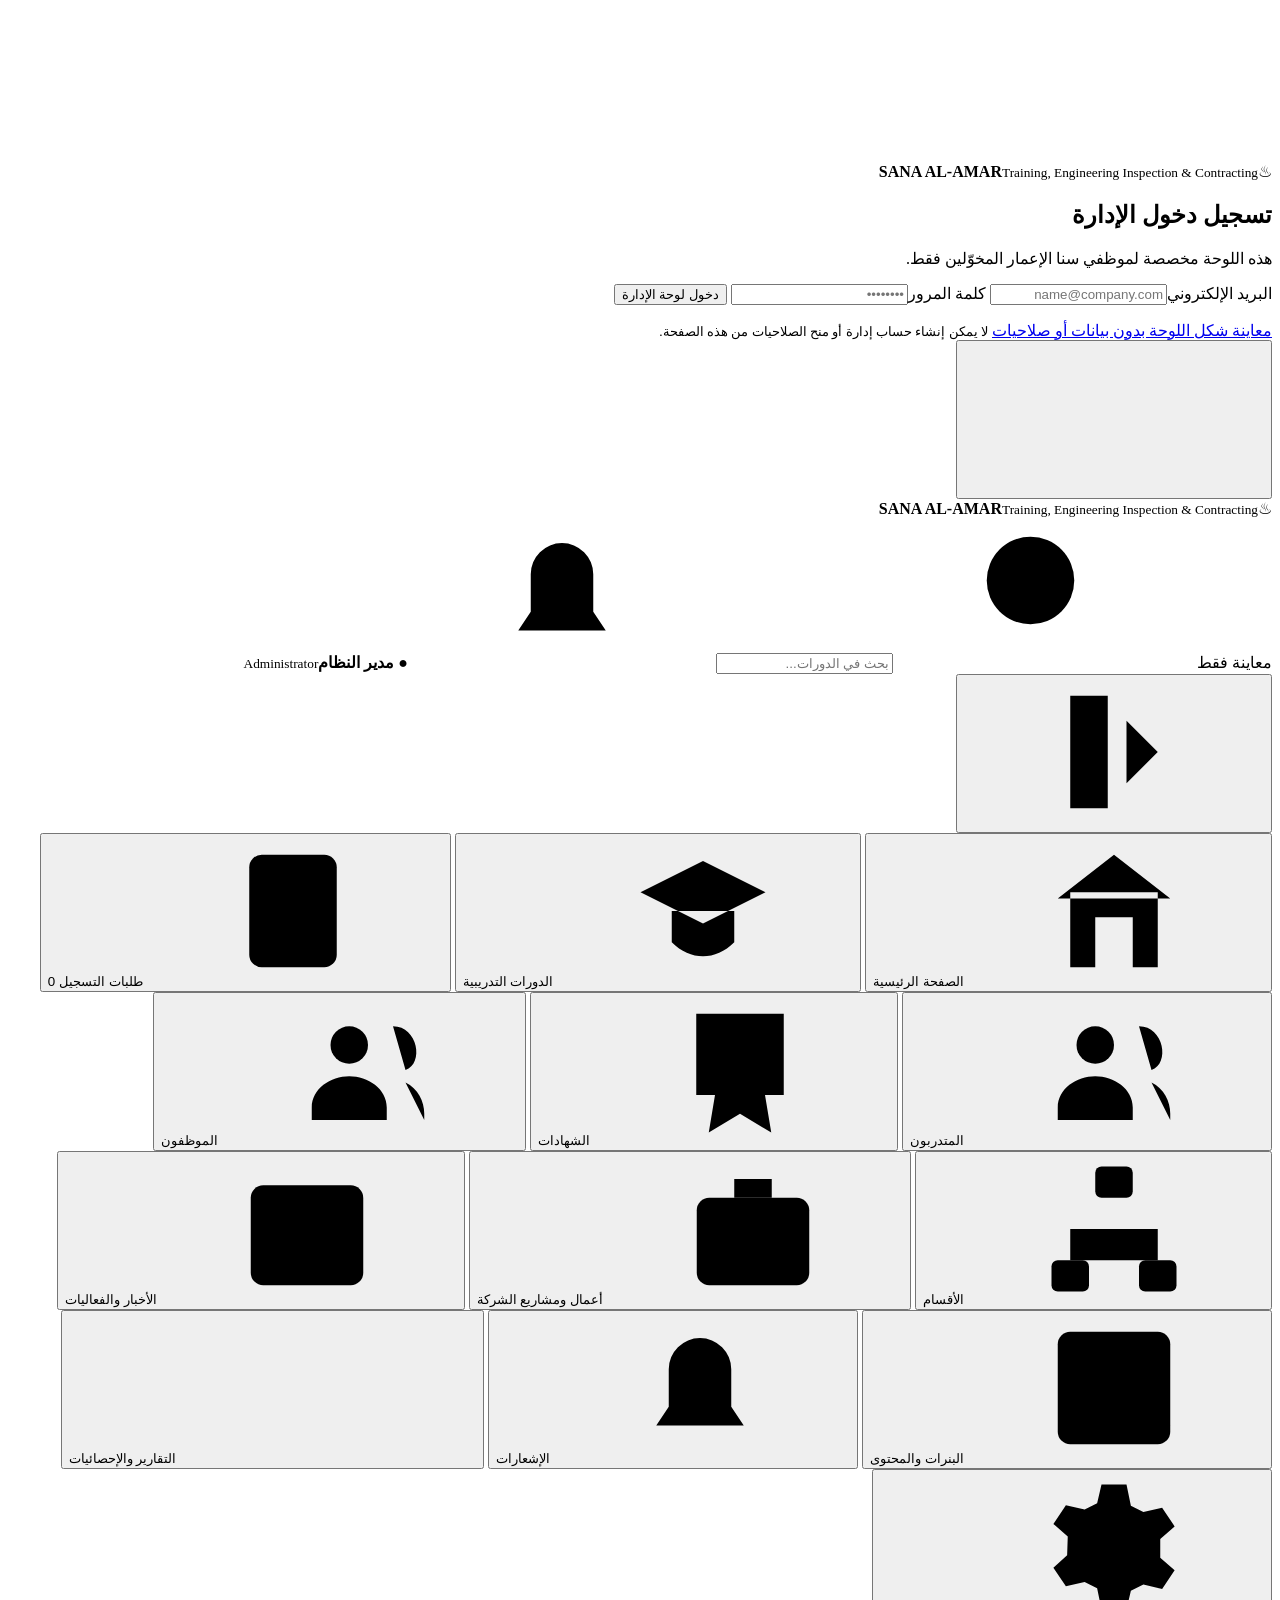
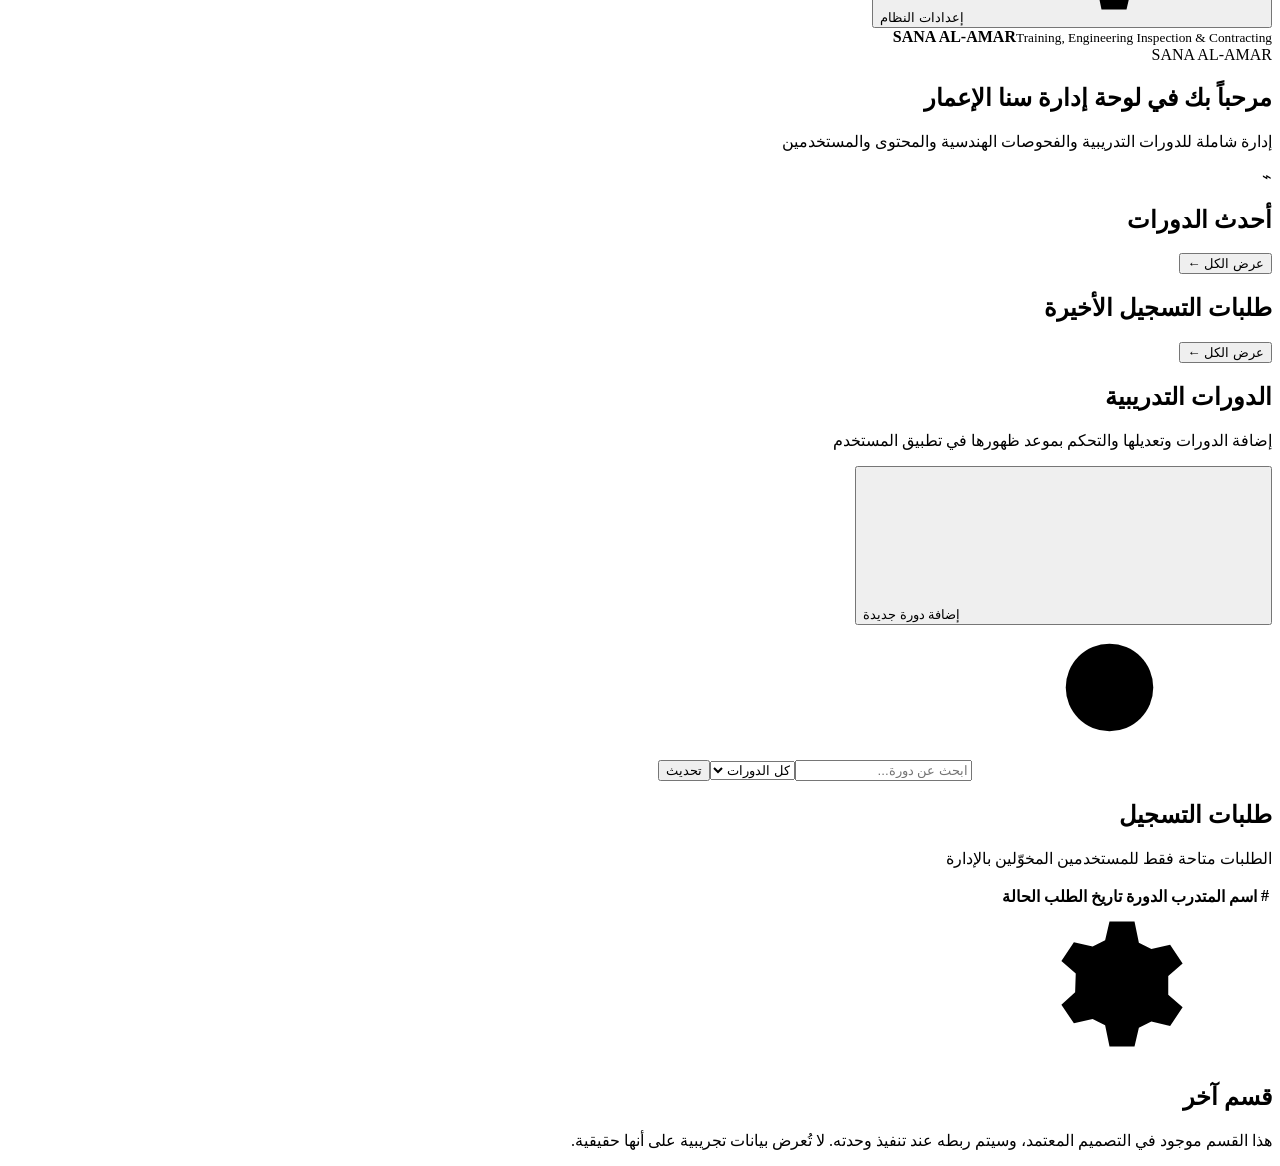
==== admin/index.html @ fa998f6d "Create RTL SANA AL-AMAR admin dashboard shell" ====
<!doctype html>
<html lang="ar" dir="rtl">
<head>
  <meta charset="utf-8">
  <meta name="viewport" content="width=device-width,initial-scale=1,viewport-fit=cover">
  <meta name="theme-color" content="#082b4a">
  <meta name="description" content="لوحة إدارة سنا الإعمار للدورات والتسجيلات.">
  <title>SANA AL-AMAR | لوحة الإدارة</title>
  <link rel="stylesheet" href="./style.css">
</head>
<body>
  <svg xmlns="http://www.w3.org/2000/svg" class="icon-sprite" aria-hidden="true">
    <symbol id="i-home" viewBox="0 0 24 24"><path d="m3 10 9-7 9 7M5 9v12h14V9M9 21v-8h6v8"/></symbol>
    <symbol id="i-book" viewBox="0 0 24 24"><path d="M3 5c3-1 6-1 9 1 3-2 6-2 9-1v14c-3-1-6-1-9 1-3-2-6-2-9-1V5ZM12 6v14"/></symbol>
    <symbol id="i-graduation" viewBox="0 0 24 24"><path d="m2 9 10-5 10 5-10 5L2 9Zm5 3v5c3 3 7 3 10 0v-5M21 10v7"/></symbol>
    <symbol id="i-requests" viewBox="0 0 24 24"><rect x="5" y="3" width="14" height="18" rx="2"/><path d="M8 8h8M8 12h8M8 16h4"/></symbol>
    <symbol id="i-people" viewBox="0 0 24 24"><circle cx="9" cy="8" r="3"/><path d="M3 20v-2c0-3 3-5 6-5s6 2 6 5v2M16 5c4 0 5 6 2 7M18 14c2 1 3 3 3 5v1"/></symbol>
    <symbol id="i-award" viewBox="0 0 24 24"><path d="M5 3h14v13H5zM8 8h8M8 12h6M8 16l-1 6 5-3 5 3-1-6"/></symbol>
    <symbol id="i-briefcase" viewBox="0 0 24 24"><rect x="3" y="7" width="18" height="14" rx="2"/><path d="M9 7V4h6v3M3 13h18"/></symbol>
    <symbol id="i-org" viewBox="0 0 24 24"><rect x="9" y="2" width="6" height="5" rx="1"/><rect x="2" y="17" width="6" height="5" rx="1"/><rect x="16" y="17" width="6" height="5" rx="1"/><path d="M12 7v5M5 17v-5h14v5"/></symbol>
    <symbol id="i-calendar" viewBox="0 0 24 24"><rect x="3" y="5" width="18" height="16" rx="2"/><path d="M7 2v6M17 2v6M3 10h18M8 14h2M13 14h2"/></symbol>
    <symbol id="i-photo" viewBox="0 0 24 24"><rect x="3" y="3" width="18" height="18" rx="2"/><circle cx="8" cy="8" r="2"/><path d="m4 19 6-6 4 4 3-3 4 4"/></symbol>
    <symbol id="i-bell" viewBox="0 0 24 24"><path d="M5 18h14l-2-3V9a5 5 0 0 0-10 0v6l-2 3ZM10 21h4"/></symbol>
    <symbol id="i-chart" viewBox="0 0 24 24"><path d="M4 21h17M7 18V9M12 18V3M17 18v-7"/></symbol>
    <symbol id="i-gear" viewBox="0 0 24 24"><circle cx="12" cy="12" r="3"/><path d="m10 2-.7 3-2 1-3-.7-2 3 2.3 2-.1 3-2.2 2 2 3 3-.7 2 1L10 22h4l.7-3 2-1 3 .7 2-3-2.3-2v-3l2.3-2-2-3-3 .7-2-1L14 2Z"/></symbol>
    <symbol id="i-search" viewBox="0 0 24 24"><circle cx="10" cy="10" r="7"/><path d="m15 15 6 6"/></symbol>
    <symbol id="i-edit" viewBox="0 0 24 24"><path d="m4 17-1 4 4-1 13-13-3-3L4 17ZM15 6l3 3"/></symbol>
    <symbol id="i-eye" viewBox="0 0 24 24"><path d="M2 12s4-7 10-7 10 7 10 7-4 7-10 7S2 12 2 12Z"/><circle cx="12" cy="12" r="3"/></symbol>
    <symbol id="i-plus" viewBox="0 0 24 24"><path d="M12 4v16M4 12h16"/></symbol>
    <symbol id="i-close" viewBox="0 0 24 24"><path d="M5 5l14 14M19 5 5 19"/></symbol>
    <symbol id="i-logout" viewBox="0 0 24 24"><path d="M11 3H5v18h6M14 7l5 5-5 5M19 12H9"/></symbol>
    <symbol id="i-menu" viewBox="0 0 24 24"><path d="M3 6h18M3 12h18M3 18h18"/></symbol>
  </svg>

  <section id="authGate" class="auth-page">
    <div class="auth-card">
      <div class="brand brand-large"><span class="flame-mark">♨</span><span><strong>SANA AL-AMAR</strong><small>Training, Engineering Inspection & Contracting</small></span></div>
      <h1>تسجيل دخول الإدارة</h1><p>هذه اللوحة مخصصة لموظفي سنا الإعمار المخوّلين فقط.</p>
      <form id="loginForm">
        <label>البريد الإلكتروني<input id="email" type="email" autocomplete="username" required placeholder="name@company.com"></label>
        <label>كلمة المرور<input id="password" type="password" autocomplete="current-password" required minlength="6" placeholder="••••••••"></label>
        <button type="submit" class="btn btn-primary btn-full" id="loginButton">دخول لوحة الإدارة</button>
      </form>
      <p id="loginMessage" role="alert" class="feedback"></p>
      <a href="?preview=1" class="demo-link">معاينة شكل اللوحة بدون بيانات أو صلاحيات</a>
      <small class="auth-note">لا يمكن إنشاء حساب إدارة أو منح الصلاحيات من هذه الصفحة.</small>
    </div>
  </section>

  <div id="appShell" class="app-shell hidden">
    <header class="topbar">
      <button id="menuToggle" class="icon-button menu-toggle" aria-label="فتح القائمة"><svg><use href="#i-menu"/></svg></button>
      <div class="brand"><span class="flame-mark">♨</span><span><strong>SANA AL-AMAR</strong><small>Training, Engineering Inspection & Contracting</small></span></div>
      <div class="topbar-tools">
        <span id="modeTag" class="mode-tag hidden">معاينة فقط</span>
        <span class="header-search"><svg><use href="#i-search"/></svg><input id="globalSearch" type="search" placeholder="بحث في الدورات..." aria-label="بحث في الدورات"></span>
        <span class="notification"><svg><use href="#i-bell"/></svg></span>
        <span class="avatar">●</span>
        <span class="user-label"><strong id="staffName">مدير النظام</strong><small id="staffRole">Administrator</small></span>
        <button id="logoutButton" class="icon-button" aria-label="تسجيل الخروج"><svg><use href="#i-logout"/></svg></button>
      </div>
    </header>
    <aside id="sidebar" class="sidebar">
      <nav aria-label="القائمة الرئيسية">
        <button class="nav-item active" data-screen="dashboard"><svg><use href="#i-home"/></svg>الصفحة الرئيسية</button>
        <button class="nav-item" data-screen="courses"><svg><use href="#i-graduation"/></svg>الدورات التدريبية</button>
        <button class="nav-item" data-screen="requests"><svg><use href="#i-requests"/></svg>طلبات التسجيل <span id="pendingBadge" class="nav-count hidden">0</span></button>
        <button class="nav-item" data-screen="trainees"><svg><use href="#i-people"/></svg>المتدربون</button>
        <button class="nav-item" data-screen="certificates"><svg><use href="#i-award"/></svg>الشهادات</button>
        <button class="nav-item" data-screen="staff"><svg><use href="#i-people"/></svg>الموظفون</button>
        <button class="nav-item" data-screen="departments"><svg><use href="#i-org"/></svg>الأقسام</button>
        <button class="nav-item" data-screen="projects"><svg><use href="#i-briefcase"/></svg>أعمال ومشاريع الشركة</button>
        <button class="nav-item" data-screen="news"><svg><use href="#i-calendar"/></svg>الأخبار والفعاليات</button>
        <button class="nav-item" data-screen="banners"><svg><use href="#i-photo"/></svg>البنرات والمحتوى</button>
        <button class="nav-item" data-screen="notifications"><svg><use href="#i-bell"/></svg>الإشعارات</button>
        <button class="nav-item" data-screen="reports"><svg><use href="#i-chart"/></svg>التقارير والإحصائيات</button>
        <button class="nav-item" data-screen="settings"><svg><use href="#i-gear"/></svg>إعدادات النظام</button>
      </nav>
      <div class="sidebar-footer"><strong>SANA AL-AMAR</strong><small>Training, Engineering Inspection & Contracting</small></div>
    </aside>
    <div class="side-backdrop" id="sideBackdrop"></div>
    <main class="content">
      <div id="noticeBox" class="notice-box hidden" role="status"></div>
      <section id="dashboardScreen" class="screen">
        <div class="hero"><div><span class="overline">SANA AL-AMAR</span><h1>مرحباً بك في لوحة إدارة سنا الإعمار</h1><p>إدارة شاملة للدورات التدريبية والفحوصات الهندسية والمحتوى والمستخدمين</p></div><div class="hero-graphic" aria-hidden="true">⌁</div></div>
        <div id="metrics" class="metrics-grid"></div>
        <div class="dashboard-columns">
          <div class="panel"><div class="panel-heading"><h2>أحدث الدورات</h2><button class="text-action" data-switch="courses">عرض الكل ←</button></div><div id="latestCourses" class="mini-courses"></div></div>
          <div class="panel"><div class="panel-heading"><h2>طلبات التسجيل الأخيرة</h2><button class="text-action" data-switch="requests">عرض الكل ←</button></div><div id="recentRequests" class="compact-list"></div></div>
        </div>
      </section>
      <section id="coursesScreen" class="screen hidden">
        <div class="section-head"><div><h1>الدورات التدريبية</h1><p>إضافة الدورات وتعديلها والتحكم بموعد ظهورها في تطبيق المستخدم</p></div><button class="btn btn-primary" id="addCourse"><svg><use href="#i-plus"/></svg> إضافة دورة جديدة</button></div>
        <div class="panel toolbar"><label class="search-field"><svg><use href="#i-search"/></svg><input id="courseSearch" type="search" placeholder="ابحث عن دورة..." aria-label="بحث عن دورة"></label><select id="courseFilter" aria-label="تصفية الدورات"><option value="all">كل الدورات</option><option value="published">منشورة</option><option value="draft">مسودات</option></select><button class="btn btn-outline" id="reloadCourses">تحديث</button></div>
        <div id="courseList" class="course-grid"></div>
      </section>
      <section id="requestsScreen" class="screen hidden">
        <div class="section-head"><div><h1>طلبات التسجيل</h1><p>الطلبات متاحة فقط للمستخدمين المخوّلين بالإدارة</p></div></div>
        <div class="panel table-scroll"><table class="data-table"><thead><tr><th>#</th><th>اسم المتدرب</th><th>الدورة</th><th>تاريخ الطلب</th><th>الحالة</th></tr></thead><tbody id="requestRows"></tbody></table></div>
      </section>
      <section id="placeholderScreen" class="screen hidden"><div class="panel placeholder-panel"><svg><use href="#i-gear"/></svg><h1 id="placeholderTitle">قسم آخر</h1><p>هذا القسم موجود في التصميم المعتمد، وسيتم ربطه عند تنفيذ وحدته. لا تُعرض بيانات تجريبية على أنها حقيقية.</p></div></section>
    </main>
  </div>

  <dialog id="courseDialog" class="course-dialog">
    <form id="courseForm">
      <div class="dialog-head"><div><h2 id="dialogTitle">إضافة دورة تدريبية</h2><p>احفظ الدورة كمسودة أولاً، ثم انشرها عندما تتأكد من المعلومات.</p></div><button type="button" class="icon-button" id="closeDialog" aria-label="إغلاق"><svg><use href="#i-close"/></svg></button></div>
      <div class="form-body">
        <div class="form-grid">
          <label>اسم الدورة بالعربي <em>*</em><input name="title_ar" required maxlength="200" placeholder="مثال: أساسيات الحفر"></label>
          <label>اسم الدورة بالإنكليزي<input name="title_en" maxlength="200" placeholder="Drilling Fundamentals"></label>
          <label>الرابط المختصر <em>*</em><input name="slug" required maxlength="150" placeholder="drilling-fundamentals" pattern="[\u0600-\u06FFa-zA-Z0-9][\u0600-\u06FFa-zA-Z0-9_-]*"></label>
          <label>نوع الشهادة<select name="certificate_type"><option value="sana_al_amar">شهادة سنا الإعمار</option><option value="international_external">شهادة جهة خارجية</option><option value="other">أخرى</option></select></label>
          <label class="span-2">نبذة قصيرة<textarea name="short_description_ar" rows="2" maxlength="1400"></textarea></label>
          <label class="span-2">محاور الدورة<textarea name="outline_ar" rows="4" placeholder="اكتب المحاور، كل محور بسطر منفصل"></textarea></label>
          <label class="span-2">رابط صورة الغلاف<input name="cover_image_url" type="url" placeholder="https://..." pattern="https://.+"></label>
          <label>سنة التدريب <em>*</em><input name="training_year" type="number" min="2000" max="2100" required></label>
          <label>طريقة التقديم<select name="delivery_mode"><option value="in_person">حضوري</option><option value="online">أونلاين</option><option value="hybrid">مدمج</option></select></label>
          <label>مدة الدورة بالأيام<input name="duration_days" type="number" min="1" max="365" placeholder="اختياري"></label>
          <label>مدة الدورة بالساعات<input name="duration_hours" type="number" min="0.5" max="2000" step="0.5" placeholder="اختياري"></label>
          <label>عدد المقاعد<input name="seat_capacity" type="number" min="1" max="100000" placeholder="اختياري"></label>
          <label>نمط التسجيل<select name="audience_scope"><option value="individual">أفراد</option><option value="corporate_contract">عقود شركات</option></select></label>
          <label class="span-2">الفئة المستهدفة<textarea name="target_audience_ar" rows="2"></textarea></label>
          <label class="check-row span-2"><input type="checkbox" name="is_featured"> عرض الدورة ضمن الدورات المميزة عند نشرها</label>
        </div>
      </div>
      <div class="dialog-footer"><p id="formMessage" role="alert" class="feedback"></p><button type="button" class="btn btn-outline" id="cancelDialog">إلغاء</button><button type="submit" class="btn btn-primary" id="saveCourse">حفظ المسودة</button></div>
    </form>
  </dialog>
  <script type="module" src="./app.js"></script>
</body>
</html>
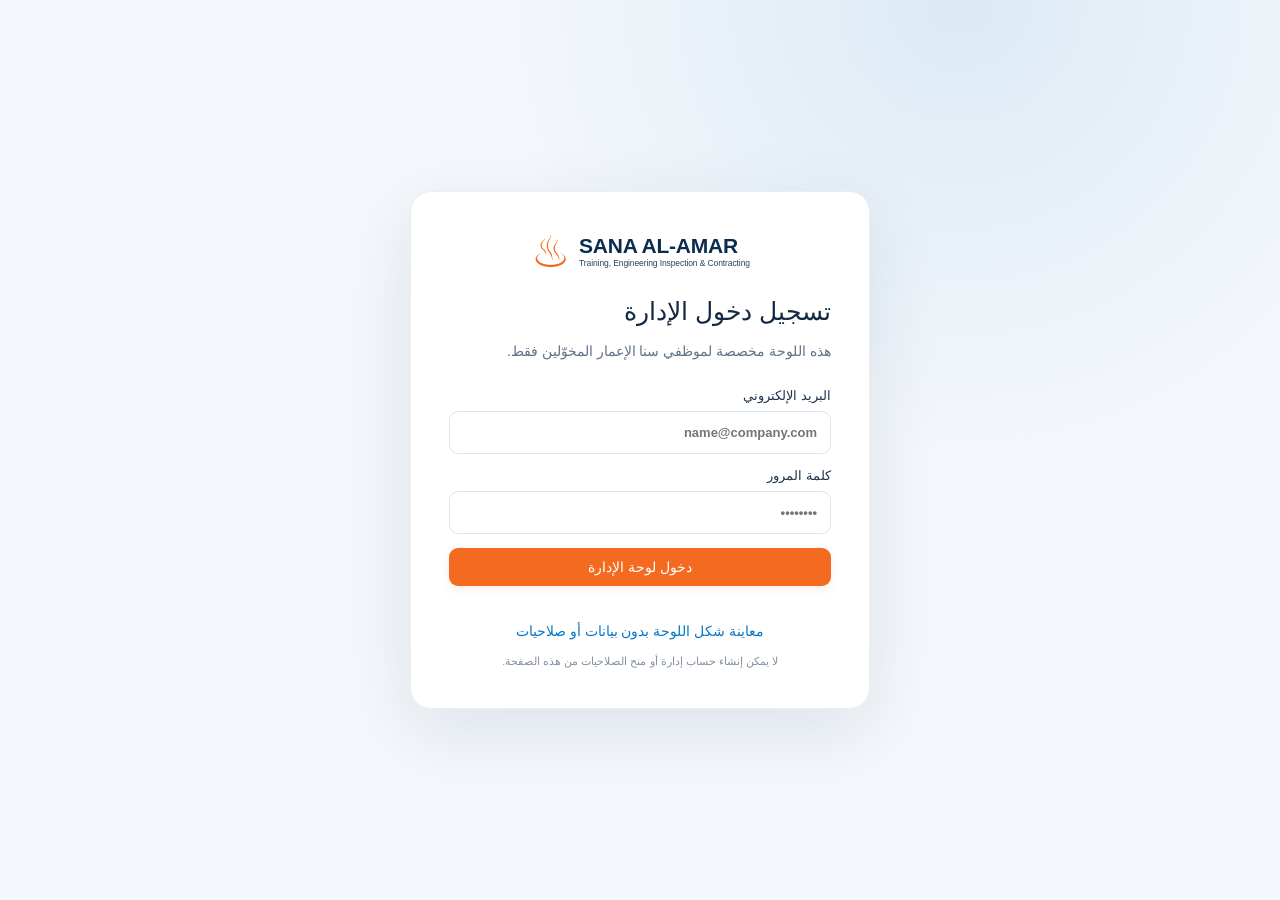
==== commit fe5cda7a: "Force Safari to load updated draft deletion controls" ====
--- a/admin/index.html
+++ b/admin/index.html
@@ -6,7 +6,7 @@
   <meta name="theme-color" content="#082b4a">
   <meta name="description" content="لوحة إدارة سنا الإعمار للدورات والتسجيلات.">
   <title>SANA AL-AMAR | لوحة الإدارة</title>
-  <link rel="stylesheet" href="./style.css">
+  <link rel="stylesheet" href="./style.css?v=20261025-draft-delete-2">
 </head>
 <body>
   <svg xmlns="http://www.w3.org/2000/svg" class="icon-sprite" aria-hidden="true">
@@ -127,6 +127,6 @@
       <div class="dialog-footer"><p id="formMessage" role="alert" class="feedback"></p><button type="button" class="btn btn-outline" id="cancelDialog">إلغاء</button><button type="submit" class="btn btn-primary" id="saveCourse">حفظ المسودة</button></div>
     </form>
   </dialog>
-  <script type="module" src="./app.js"></script>
+  <script type="module" src="./app.js?v=20261025-draft-delete-2"></script>
 </body>
 </html>
--- a/admin/style.css
+++ b/admin/style.css
@@ -0,0 +1,90 @@
+
+:root{font-family:"Cairo","Tajawal",Tahoma,Arial,sans-serif;color:#132a42;background:#f4f7fb;font-size:14px;font-synthesis:none}
+*{box-sizing:border-box}body{margin:0;min-width:320px}button,input,select,textarea{font:inherit}button{cursor:pointer}button:disabled{opacity:.52;cursor:not-allowed}a{color:#0876c6;text-decoration:none}a:hover{text-decoration:underline}
+.hidden{display:none!important}.icon-sprite{position:absolute;width:0;height:0;overflow:hidden}
+svg{width:21px;height:21px;fill:none;stroke:currentColor;stroke-width:1.8;stroke-linecap:round;stroke-linejoin:round;flex-shrink:0}
+.auth-page{min-height:100vh;display:grid;place-items:center;padding:24px;background:radial-gradient(circle at 75% 0%,#dceaf5,transparent 35%),#f4f7fb}
+.auth-card{width:min(100%,460px);background:white;border:1px solid #e8eff5;box-shadow:0 22px 75px #082e5019;border-radius:21px;padding:38px}
+.auth-card h1{font-size:25px;margin:25px 0 10px}.auth-card p{color:#607387;line-height:1.7}.auth-card form{display:grid;gap:14px;margin-top:24px}
+.auth-card label,.form-grid label{display:grid;gap:8px;color:#1a354f;font-weight:700;font-size:13px}
+input,select,textarea{padding:11px 13px;border:1px solid #dbe5ed;border-radius:9px;background:#fff;color:#132a42;outline:none;min-width:0}
+input:focus,select:focus,textarea:focus{border-color:#1a86d7;box-shadow:0 0 0 3px #1688dc1c}textarea{resize:vertical}
+.auth-card input{width:100%;padding:13px}.auth-card .brand{justify-content:center}.demo-link{display:block;text-align:center;margin-top:19px;font-weight:700}
+.auth-note{display:block;color:#8391a0;font-size:11px;line-height:1.7;text-align:center;margin-top:13px}
+.brand{display:flex;align-items:center;gap:9px;direction:ltr;color:#092c4f;white-space:nowrap}
+.brand strong{display:block;font-size:18px;font-weight:900;letter-spacing:-.25px}
+.brand small{display:block;font-size:8.5px;color:#24445c;letter-spacing:-.1px}
+.flame-mark{display:grid;place-items:center;width:40px;height:42px;border-radius:14px 4px 14px 4px;color:#f36a1a;font-size:38px;line-height:1;font-weight:900}
+.brand-large .flame-mark{font-size:44px}.brand-large strong{font-size:21px}
+.btn{padding:10px 16px;border-radius:9px;border:1px solid transparent;display:inline-flex;gap:7px;align-items:center;justify-content:center;font-weight:800;white-space:nowrap;transition:filter .17s}
+.btn svg{width:17px;height:17px}.btn-primary{background:#f36a20;color:#fff;box-shadow:0 3px 8px #ed701e21}.btn-primary:hover{filter:brightness(.94)}
+.btn-outline{background:#fff;border-color:#d6e2ec;color:#0d548d}.btn-outline:hover{background:#f6fafe}.btn-full{width:100%}
+.icon-button{width:37px;height:37px;display:grid;place-items:center;border:0;background:transparent;color:#123d5c;border-radius:9px}
+.icon-button:hover{background:#ecf2f8}.feedback{font-size:12px;min-height:18px;margin:0;color:#c33c35}
+.app-shell{min-height:100vh}.topbar{height:67px;background:#fff;border-bottom:1px solid #e4edf4;position:sticky;top:0;z-index:20;display:flex;direction:ltr;align-items:center;justify-content:space-between;padding:0 19px 0 31px;box-shadow:0 2px 12px #0f2e4910}
+.topbar-tools{display:flex;direction:ltr;align-items:center;gap:17px}.header-search{width:195px;border:1px solid #e7edf3;border-radius:8px;background:#f6f8fa;height:37px;display:flex;align-items:center;gap:8px;padding:0 8px;direction:rtl;color:#98a9ba}
+.header-search svg{width:14px;height:14px}.header-search input{border:0;background:transparent;box-shadow:none!important;padding:5px 0;width:100%;font-size:12px}
+.notification{position:relative;color:#183f5f}.avatar{width:31px;height:31px;border-radius:50%;background:#dce6ef;color:#214c72;display:grid;place-items:center;font-size:25px}
+.user-label{display:grid;text-align:right;line-height:1.4}.user-label strong{font-size:12px}.user-label small{color:#637a8b;font-size:10px}
+.mode-tag{background:#fff2df;color:#a36110;border:1px solid #ffd59b;border-radius:20px;padding:5px 10px;font-weight:800;font-size:11px}
+.menu-toggle{display:none}
+.sidebar{background:linear-gradient(170deg,#05253f,#0b3658 75%,#0c4062);width:228px;position:fixed;top:67px;bottom:0;left:0;z-index:18;overflow-y:auto;display:flex;flex-direction:column;scrollbar-width:thin;scrollbar-color:#47718c transparent}
+.sidebar nav{display:grid;gap:3px;padding:11px 10px 20px}.nav-item{width:100%;display:flex;direction:ltr;flex-direction:row;align-items:center;gap:13px;text-align:right;padding:11px 13px;min-height:42px;color:#f0f5fa;background:none;border:0;border-radius:8px;font-size:12px;font-weight:800;white-space:nowrap}
+.nav-item svg{width:18px;height:18px}.nav-item.active{background:#fa7325;color:#fff;box-shadow:0 5px 13px #0b1e3433}.nav-item:not(.active):hover{background:#ffffff14}
+.nav-count{margin-left:auto;background:#ff4a49;color:#fff;padding:2px 7px;border-radius:15px}
+.sidebar-footer{margin-top:auto;padding:35px 18px 28px;background:radial-gradient(ellipse at center top,#1d6b8e70,transparent 75%),#042640;direction:ltr;color:white}
+.sidebar-footer strong{display:block;font-size:12px}.sidebar-footer small{font-size:8px;color:#cddde8}
+.content{margin-left:228px;padding:17px 16px 45px;min-height:calc(100vh - 67px);max-width:1800px}
+.hero{min-height:109px;border-radius:12px;display:flex;align-items:center;justify-content:space-between;gap:20px;overflow:hidden;padding:24px 32px;color:white;background:linear-gradient(90deg,#073459 5%,#0e5682 65%,#387fa0);position:relative;box-shadow:0 5px 15px #063b6418}
+.hero:before{content:"";position:absolute;inset:0;background:repeating-linear-gradient(95deg,transparent 0 50px,#ffffff08 52px 56px,transparent 58px 105px);transform:skew(-14deg)}
+.hero>*{position:relative}.hero h1{margin:2px 0 7px;font-size:24px}.hero p{margin:0;color:#dfeaf3;font-size:12px}.overline{color:#b0cadb;font-size:10px;letter-spacing:2px}
+.hero-graphic{font-family:serif;font-size:92px;line-height:0;opacity:.25}
+.metrics-grid{display:grid;grid-template-columns:repeat(4,minmax(0,1fr));gap:12px;margin:13px 0}
+.metric{background:white;border:1px solid #ebf0f5;border-radius:11px;min-height:107px;padding:16px 17px;display:flex;gap:15px;justify-content:space-between;align-items:start;box-shadow:0 2px 13px #0d37520a}
+.metric strong{display:block;font-size:29px;color:#102a44;margin:5px 0 4px}.metric p{margin:0;font-size:11px;color:#577087;font-weight:800}
+.metric-icon{display:grid;place-items:center;width:47px;height:47px;border-radius:11px;color:#0763a1;background:#eaf5ff}
+.metric-icon.orange{background:#fff2e6;color:#ed711d}.metric-icon.red{background:#fff0f0;color:#d34b47}.metric-icon.green{background:#e9f8ef;color:#2a9161}
+.dashboard-columns{display:grid;grid-template-columns:1.25fr 1fr;gap:14px}.panel{background:#fff;border:1px solid #e7edf3;border-radius:11px;box-shadow:0 3px 17px #0f304808;padding:16px;min-width:0}
+.panel-heading{display:flex;justify-content:space-between;align-items:center;gap:12px;margin-bottom:16px}.panel-heading h2{margin:0;font-size:16px}
+.text-action{background:none;border:0;color:#087bc5;font-weight:700;font-size:12px}.mini-courses{display:grid;grid-template-columns:repeat(3,minmax(0,1fr));gap:9px}
+.mini-card{border:1px solid #e2e9f0;border-radius:10px;overflow:hidden;min-width:0}.mini-card .cover{height:95px;border-radius:0}.mini-card .caption{padding:9px}.mini-card h3{font-size:12px;margin:0 0 10px;height:30px;overflow:hidden}.mini-card small{color:#55728b}
+.cover{height:160px;border-radius:10px;background:linear-gradient(135deg,#0c5181,#5a9bc1);display:flex;align-items:center;justify-content:center;position:relative;overflow:hidden;color:#eaf5fb}
+.cover:after{content:"";background:linear-gradient(45deg,transparent,#ffffff19,transparent);transform:rotate(25deg);position:absolute;inset:-100% 0}
+.cover img{width:100%;height:100%;object-fit:cover;display:block;position:relative;z-index:1}
+.cover svg{width:64px;height:64px;stroke-width:1.1;opacity:.5}
+.compact-list{display:grid}.compact-row{display:flex;align-items:center;justify-content:space-between;gap:10px;border-top:1px solid #edf1f5;padding:13px 0;font-size:12px}.compact-row:first-child{border-top:0}.compact-row span{color:#61788a;font-size:11px}
+.section-head{display:flex;align-items:center;justify-content:space-between;gap:14px;margin:6px 0 18px}
+.section-head h1{margin:0 0 6px;font-size:25px}.section-head p{margin:0;color:#61778c;font-size:13px}
+.toolbar{display:flex;gap:12px;align-items:center;margin-bottom:14px}
+.search-field{display:flex;gap:7px;align-items:center;flex:1;background:#f8fafc;border:1px solid #e4ecf3;border-radius:9px;padding:0 10px;color:#7f9aac}.search-field svg{height:17px;width:17px}
+.search-field input{width:100%;background:transparent;border:0;padding:11px 0;box-shadow:none!important}.toolbar select{min-width:145px}
+.course-grid{display:grid;grid-template-columns:repeat(3,minmax(0,1fr));gap:14px}
+.course-card{background:white;border:1px solid #e5edf2;border-radius:12px;overflow:hidden;box-shadow:0 2px 13px #103c5b0c}
+.course-card .cover{height:165px;border-radius:0}.course-info{padding:14px}
+.course-info h3{font-size:15px;margin:0 0 7px;line-height:1.6;min-height:48px}
+.course-info p{color:#647d92;font-size:12px;margin:0 0 11px;line-height:1.7;max-height:42px;overflow:hidden}
+.course-meta{display:flex;gap:12px;align-items:center;flex-wrap:wrap;color:#55728b;font-size:11px;margin-bottom:15px}
+.status-pill{display:inline-flex;border-radius:40px;font-size:10px;font-weight:800;padding:4px 9px}
+.status-pill.published{background:#e5f9ed;color:#138054}.status-pill.draft{background:#fff1df;color:#b16b1a}
+.card-foot{display:flex;gap:8px;border-top:1px solid #edf2f7;padding-top:11px;align-items:center;flex-wrap:wrap}.card-foot .btn{font-size:11px;padding:8px 10px}.card-foot .btn svg{width:14px;height:14px}.card-foot .btn-delete-draft{background:#fff;color:#a43b38;border:1px solid #dfaaa8}.card-foot .btn-delete-draft:hover{background:#fff2f2;border-color:#c77b77}
+.empty-state{border:1px dashed #cddce8;border-radius:14px;padding:50px 18px;color:#698195;text-align:center;background:#fff;grid-column:1/-1}
+.empty-state svg{width:46px;height:46px;display:block;margin:0 auto 10px;color:#b5c8d8}
+.data-table{width:100%;border-collapse:collapse;white-space:nowrap;text-align:right;font-size:12px}
+.data-table thead{background:#f6f9fc}.data-table th{color:#43617a}.data-table th,.data-table td{padding:13px 11px;border-bottom:1px solid #edf2f6}
+.data-table td select{min-width:125px;padding:6px}.data-table tbody tr:hover{background:#f7fafc}
+.table-scroll{overflow-x:auto}.placeholder-panel{text-align:center;padding:55px 20px}.placeholder-panel svg{width:46px;height:46px;color:#b4c6d4}
+.placeholder-panel h1{font-size:22px}.placeholder-panel p{color:#698197;line-height:1.8}
+.notice-box{padding:12px 15px;margin-bottom:12px;background:#eaf6fd;border:1px solid #bddcf1;color:#145780;border-radius:9px;font-size:12px}
+.notice-box.error{background:#fff0eb;border-color:#ffbdad;color:#a54425}
+.course-dialog{width:min(800px,calc(100vw - 28px));max-height:min(94vh,1100px);padding:0;border:0;border-radius:16px;box-shadow:0 20px 100px #071a2b70}
+.course-dialog::backdrop{background:#081c2db3}.course-dialog form{display:flex;flex-direction:column;max-height:94vh}
+.dialog-head{padding:20px 23px 15px;display:flex;align-items:flex-start;justify-content:space-between;gap:12px;border-bottom:1px solid #e5edf3}
+.dialog-head h2{margin:0 0 5px}.dialog-head p{margin:0;color:#72879a;font-size:12px}
+.form-body{overflow:auto;padding:21px 24px}.form-grid{display:grid;grid-template-columns:repeat(2,minmax(0,1fr));gap:15px 17px}
+.form-grid input,.form-grid select,.form-grid textarea{width:100%}.form-grid .span-2{grid-column:1/-1}.form-grid em{color:#e85b30;font-style:normal}
+.check-row{display:flex!important;flex-direction:row;gap:10px!important;align-items:center}.check-row input{width:auto}
+.dialog-footer{padding:14px 23px 18px;border-top:1px solid #e5edf3;display:flex;align-items:center;justify-content:flex-end;gap:10px;flex-wrap:wrap}.dialog-footer .feedback{margin-inline-end:auto}
+.side-backdrop{display:none}
+@media (max-width:1100px){.metrics-grid{grid-template-columns:repeat(2,minmax(0,1fr))}.course-grid{grid-template-columns:repeat(2,minmax(0,1fr))}.dashboard-columns{grid-template-columns:1fr}}
+@media (max-width:780px){.topbar{padding:0 9px;height:62px;gap:9px}.topbar .brand strong{font-size:14px}.topbar .brand small{font-size:7px}.flame-mark{width:30px;font-size:27px}.topbar-tools{gap:10px}.header-search,.user-label{display:none}.menu-toggle{display:grid}.content{margin-left:0;padding:13px}.sidebar{top:62px;transform:translateX(-100%);transition:transform .2s}.sidebar.open{transform:translateX(0)}.side-backdrop.open{display:block;position:fixed;inset:62px 0 0;background:#061a2970;z-index:17}.hero h1{font-size:20px}.hero{padding:19px 21px}.section-head h1{font-size:23px}}
+@media (max-width:560px){.metrics-grid{gap:8px}.metric{min-height:95px;padding:12px}.metric strong{font-size:25px}.metric-icon{width:35px;height:35px}.metric-icon svg{height:18px;width:18px}.course-grid,.mini-courses{grid-template-columns:1fr}.course-card .cover{height:160px}.mini-card{display:flex}.mini-card .cover{width:100px;min-width:100px;height:88px}.hero .hero-graphic{display:none}.toolbar{display:grid;grid-template-columns:1fr auto}.toolbar .search-field{grid-column:1/-1}.section-head{align-items:flex-start;flex-direction:column}.form-grid{grid-template-columns:1fr}.form-grid .span-2{grid-column:auto}.dialog-footer .feedback{width:100%}}
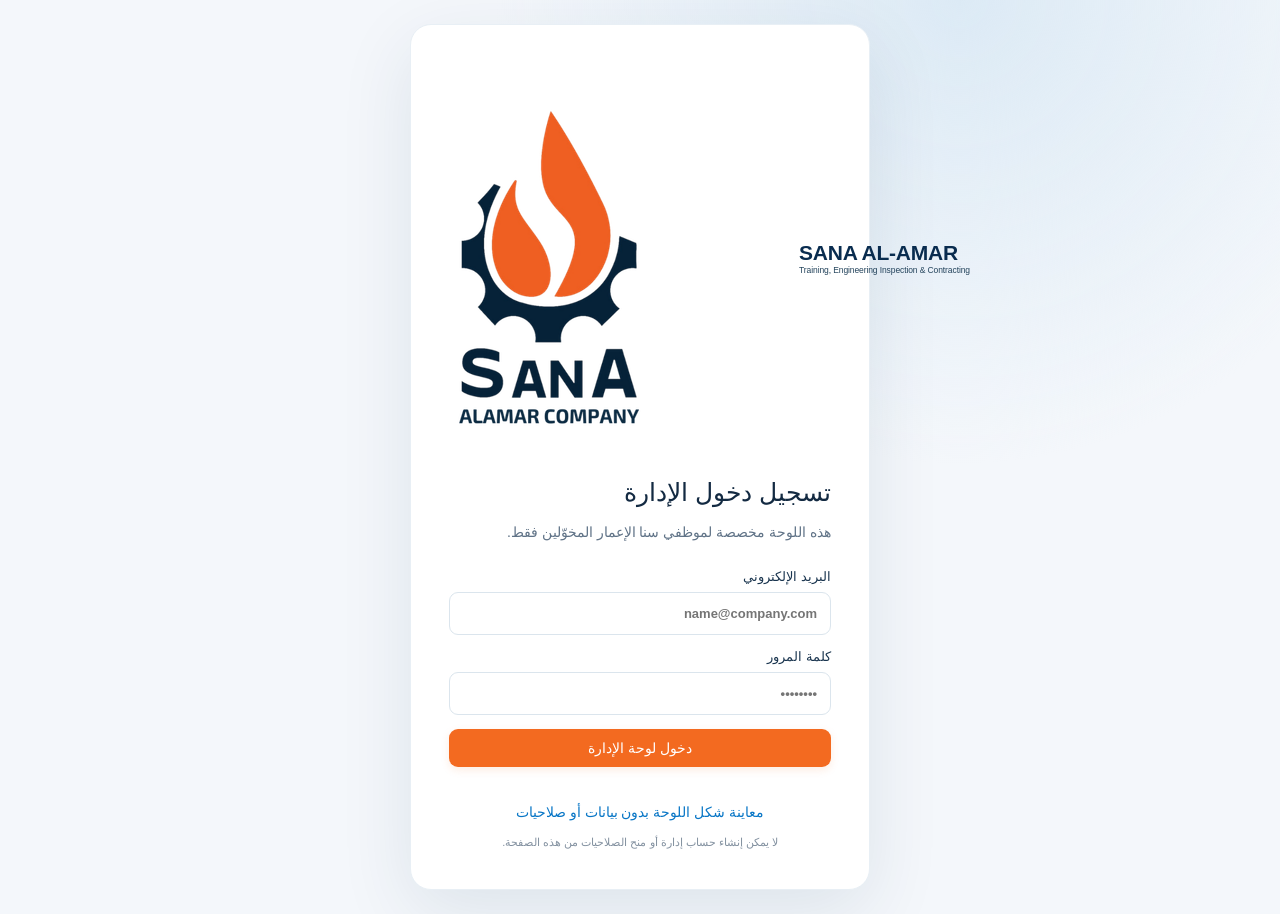
==== commit bde7a5c5: "Replace temporary mark with official SANA logo in admin header and login" ====
--- a/admin/index.html
+++ b/admin/index.html
@@ -5,8 +5,9 @@
   <meta name="viewport" content="width=device-width,initial-scale=1,viewport-fit=cover">
   <meta name="theme-color" content="#082b4a">
   <meta name="description" content="لوحة إدارة سنا الإعمار للدورات والتسجيلات.">
+  <link rel="icon" href="../assets/sana-logo.png" type="image/png">
   <title>SANA AL-AMAR | لوحة الإدارة</title>
-  <link rel="stylesheet" href="./style.css?v=20261025-draft-delete-2">
+  <link rel="stylesheet" href="./style.css?v=20261025-archive-1">
 </head>
 <body>
   <svg xmlns="http://www.w3.org/2000/svg" class="icon-sprite" aria-hidden="true">
@@ -34,7 +35,7 @@
 
   <section id="authGate" class="auth-page">
     <div class="auth-card">
-      <div class="brand brand-large"><span class="flame-mark">♨</span><span><strong>SANA AL-AMAR</strong><small>Training, Engineering Inspection & Contracting</small></span></div>
+      <div class="brand brand-large"><img class="brand-logo" src="../assets/sana-logo.png" alt="شعار سنا الإعمار"><span><strong>SANA AL-AMAR</strong><small>Training, Engineering Inspection & Contracting</small></span></div>
       <h1>تسجيل دخول الإدارة</h1><p>هذه اللوحة مخصصة لموظفي سنا الإعمار المخوّلين فقط.</p>
       <form id="loginForm">
         <label>البريد الإلكتروني<input id="email" type="email" autocomplete="username" required placeholder="name@company.com"></label>
@@ -50,7 +51,7 @@
   <div id="appShell" class="app-shell hidden">
     <header class="topbar">
       <button id="menuToggle" class="icon-button menu-toggle" aria-label="فتح القائمة"><svg><use href="#i-menu"/></svg></button>
-      <div class="brand"><span class="flame-mark">♨</span><span><strong>SANA AL-AMAR</strong><small>Training, Engineering Inspection & Contracting</small></span></div>
+      <div class="brand"><img class="brand-logo" src="../assets/sana-logo.png" alt="شعار سنا الإعمار"><span><strong>SANA AL-AMAR</strong><small>Training, Engineering Inspection & Contracting</small></span></div>
       <div class="topbar-tools">
         <span id="modeTag" class="mode-tag hidden">معاينة فقط</span>
         <span class="header-search"><svg><use href="#i-search"/></svg><input id="globalSearch" type="search" placeholder="بحث في الدورات..." aria-label="بحث في الدورات"></span>
@@ -91,12 +92,20 @@
       </section>
       <section id="coursesScreen" class="screen hidden">
         <div class="section-head"><div><h1>الدورات التدريبية</h1><p>إضافة الدورات وتعديلها والتحكم بموعد ظهورها في تطبيق المستخدم</p></div><button class="btn btn-primary" id="addCourse"><svg><use href="#i-plus"/></svg> إضافة دورة جديدة</button></div>
-        <div class="panel toolbar"><label class="search-field"><svg><use href="#i-search"/></svg><input id="courseSearch" type="search" placeholder="ابحث عن دورة..." aria-label="بحث عن دورة"></label><select id="courseFilter" aria-label="تصفية الدورات"><option value="all">كل الدورات</option><option value="published">منشورة</option><option value="draft">مسودات</option></select><button class="btn btn-outline" id="reloadCourses">تحديث</button></div>
+        <div class="panel toolbar"><label class="search-field"><svg><use href="#i-search"/></svg><input id="courseSearch" type="search" placeholder="ابحث عن دورة..." aria-label="بحث عن دورة"></label><select id="courseFilter" aria-label="تصفية الدورات"><option value="all">كل الدورات</option><option value="published">منشورة</option><option value="draft">مسودات</option><option value="archived">المؤرشفة</option></select><button class="btn btn-outline" id="reloadCourses">تحديث</button></div>
         <div id="courseList" class="course-grid"></div>
       </section>
       <section id="requestsScreen" class="screen hidden">
-        <div class="section-head"><div><h1>طلبات التسجيل</h1><p>الطلبات متاحة فقط للمستخدمين المخوّلين بالإدارة</p></div></div>
-        <div class="panel table-scroll"><table class="data-table"><thead><tr><th>#</th><th>اسم المتدرب</th><th>الدورة</th><th>تاريخ الطلب</th><th>الحالة</th></tr></thead><tbody id="requestRows"></tbody></table></div>
+        <div class="section-head"><div><h1>طلبات التسجيل</h1><p>استقبال طلبات التسجيل، مراجعتها، وتحديث حالة كل طلب وربطه بملف المتدرب</p></div></div>
+        <div class="panel toolbar registry-toolbar"><label class="search-field"><svg><use href="#i-search"/></svg><input id="requestSearch" type="search" placeholder="الاسم، الهاتف، البريد أو الدورة..." aria-label="بحث في الطلبات"></label><select id="requestFilter" aria-label="تصفية الطلبات"><option value="all">كل الحالات</option><option value="new">قيد المراجعة</option><option value="contacted">تم التواصل</option><option value="confirmed">مؤكدة</option><option value="completed">مكتملة</option><option value="cancelled">ملغاة</option><option value="rejected">مرفوضة</option></select><button class="btn btn-outline" id="reloadRequests">تحديث</button></div>
+        <p class="registry-count" id="requestCount">0 طلب</p>
+        <div class="panel table-scroll"><table class="data-table"><thead><tr><th>رقم الطلب</th><th>الاسم</th><th>الهاتف</th><th>الدورة</th><th>تاريخ الطلب</th><th>الحالة</th><th>التفاصيل</th></tr></thead><tbody id="requestRows"></tbody></table></div>
+      </section>
+      <section id="traineesScreen" class="screen hidden">
+        <div class="section-head"><div><h1>إدارة المتدربين</h1><p>سجل المتدربين، بيانات التواصل، وتاريخ طلبات التسجيل المرتبطة بكل شخص</p></div><button class="btn btn-primary" id="addTrainee"><svg><use href="#i-plus"/></svg> إضافة متدرب</button></div>
+        <div class="panel toolbar registry-toolbar"><label class="search-field"><svg><use href="#i-search"/></svg><input id="traineeSearch" type="search" placeholder="ابحث بالاسم أو الهاتف أو البريد أو الشركة..." aria-label="البحث عن متدرب"></label><button class="btn btn-outline" id="reloadTrainees">تحديث</button></div>
+        <p class="registry-count" id="traineeCount">0 متدرب</p>
+        <div class="panel table-scroll"><table class="data-table"><thead><tr><th>المعرّف</th><th>الاسم</th><th>الهاتف</th><th>البريد الإلكتروني</th><th>الشركة</th><th>الطلبات</th><th>الملف</th></tr></thead><tbody id="traineeRows"></tbody></table></div>
       </section>
       <section id="placeholderScreen" class="screen hidden"><div class="panel placeholder-panel"><svg><use href="#i-gear"/></svg><h1 id="placeholderTitle">قسم آخر</h1><p>هذا القسم موجود في التصميم المعتمد، وسيتم ربطه عند تنفيذ وحدته. لا تُعرض بيانات تجريبية على أنها حقيقية.</p></div></section>
     </main>
@@ -113,7 +122,14 @@
           <label>نوع الشهادة<select name="certificate_type"><option value="sana_al_amar">شهادة سنا الإعمار</option><option value="international_external">شهادة جهة خارجية</option><option value="other">أخرى</option></select></label>
           <label class="span-2">نبذة قصيرة<textarea name="short_description_ar" rows="2" maxlength="1400"></textarea></label>
           <label class="span-2">محاور الدورة<textarea name="outline_ar" rows="4" placeholder="اكتب المحاور، كل محور بسطر منفصل"></textarea></label>
-          <label class="span-2">رابط صورة الغلاف<input name="cover_image_url" type="url" placeholder="https://..." pattern="https://.+"></label>
+          <div class="span-2 cover-upload-widget">
+            <label for="courseCoverFile" class="cover-upload-action">📷 رفع صورة الغلاف من الجهاز</label>
+            <input id="courseCoverFile" type="file" accept="image/jpeg,image/png,image/webp" aria-describedby="courseCoverHelp">
+            <p id="courseCoverHelp" class="cover-upload-help">اختر صورة JPG أو PNG أو WebP حتى 5 ميغابايت. يتم رفعها عند حفظ الدورة.</p>
+            <div id="courseCoverPreview" class="cover-upload-preview hidden"><img id="courseCoverPreviewImg" alt="معاينة صورة غلاف الدورة"></div>
+            <p id="courseCoverHint" class="cover-upload-hint" role="status"></p>
+          </div>
+          <label class="span-2">أو رابط صورة الغلاف (اختياري)<input name="cover_image_url" type="url" placeholder="https://..." pattern="https://.+"></label>
           <label>سنة التدريب <em>*</em><input name="training_year" type="number" min="2000" max="2100" required></label>
           <label>طريقة التقديم<select name="delivery_mode"><option value="in_person">حضوري</option><option value="online">أونلاين</option><option value="hybrid">مدمج</option></select></label>
           <label>مدة الدورة بالأيام<input name="duration_days" type="number" min="1" max="365" placeholder="اختياري"></label>
@@ -127,6 +143,26 @@
       <div class="dialog-footer"><p id="formMessage" role="alert" class="feedback"></p><button type="button" class="btn btn-outline" id="cancelDialog">إلغاء</button><button type="submit" class="btn btn-primary" id="saveCourse">حفظ المسودة</button></div>
     </form>
   </dialog>
-  <script type="module" src="./app.js?v=20261025-draft-delete-2"></script>
+
+  <dialog class="course-dialog registry-dialog" id="traineeDialog">
+    <form id="traineeForm">
+      <div class="dialog-head"><div><h2 id="traineeDialogTitle">إضافة متدرب</h2><p>بيانات السجل محفوظة للإدارة فقط، ولا تظهر لزوار التطبيق.</p></div><button type="button" class="icon-button" id="closeTraineeDialog" aria-label="إغلاق"><svg><use href="#i-close"/></svg></button></div>
+      <div class="form-body"><div class="form-grid">
+        <label>اسم المتدرب <em>*</em><input name="full_name" required maxlength="200" autocomplete="name"></label>
+        <label>رقم الهاتف<input name="phone" type="tel" maxlength="40" autocomplete="tel"></label>
+        <label>البريد الإلكتروني<input name="email" type="email" maxlength="254" autocomplete="email"></label>
+        <label>الشركة / جهة العمل<input name="organization" maxlength="200"></label>
+        <label class="span-2">ملاحظات داخلية<textarea name="notes" rows="3" maxlength="4000"></textarea></label>
+      </div><div id="traineeHistory" class="trainee-history"></div></div>
+      <div class="dialog-footer"><p class="feedback" id="traineeFormMessage" role="alert"></p><button type="button" class="btn btn-outline" id="cancelTraineeDialog">إلغاء</button><button type="submit" class="btn btn-primary" id="saveTrainee">حفظ المتدرب</button></div>
+    </form>
+  </dialog>
+  <dialog class="course-dialog registry-dialog" id="requestDialog">
+    <div class="dialog-head"><div><h2 id="requestDetailsTitle">تفاصيل طلب التسجيل</h2><p>معلومات الطلب للاستخدام الإداري فقط.</p></div><button type="button" class="icon-button" id="closeRequestDialog" aria-label="إغلاق"><svg><use href="#i-close"/></svg></button></div>
+    <div class="form-body"><div id="requestDetailFields" class="request-detail-grid"></div><p id="requestTraineeLink" class="registry-link-state"></p><p class="feedback" id="requestDetailsMessage" role="alert"></p></div>
+    <div class="dialog-footer"><button type="button" class="btn btn-outline" id="dismissRequestDialog">إغلاق</button><button type="button" class="btn btn-primary" id="approveTraineeButton">إضافة / ربط بملف متدرب</button></div>
+  </dialog>
+  <div id="draftUndoStack" class="draft-undo-stack" aria-label="التراجع عن حذف المسودات"></div>
+  <script type="module" src="./app.js?v=20261025-archive-1"></script>
 </body>
 </html>
--- a/admin/style.css
+++ b/admin/style.css
@@ -88,3 +88,46 @@
 @media (max-width:1100px){.metrics-grid{grid-template-columns:repeat(2,minmax(0,1fr))}.course-grid{grid-template-columns:repeat(2,minmax(0,1fr))}.dashboard-columns{grid-template-columns:1fr}}
 @media (max-width:780px){.topbar{padding:0 9px;height:62px;gap:9px}.topbar .brand strong{font-size:14px}.topbar .brand small{font-size:7px}.flame-mark{width:30px;font-size:27px}.topbar-tools{gap:10px}.header-search,.user-label{display:none}.menu-toggle{display:grid}.content{margin-left:0;padding:13px}.sidebar{top:62px;transform:translateX(-100%);transition:transform .2s}.sidebar.open{transform:translateX(0)}.side-backdrop.open{display:block;position:fixed;inset:62px 0 0;background:#061a2970;z-index:17}.hero h1{font-size:20px}.hero{padding:19px 21px}.section-head h1{font-size:23px}}
 @media (max-width:560px){.metrics-grid{gap:8px}.metric{min-height:95px;padding:12px}.metric strong{font-size:25px}.metric-icon{width:35px;height:35px}.metric-icon svg{height:18px;width:18px}.course-grid,.mini-courses{grid-template-columns:1fr}.course-card .cover{height:160px}.mini-card{display:flex}.mini-card .cover{width:100px;min-width:100px;height:88px}.hero .hero-graphic{display:none}.toolbar{display:grid;grid-template-columns:1fr auto}.toolbar .search-field{grid-column:1/-1}.section-head{align-items:flex-start;flex-direction:column}.form-grid{grid-template-columns:1fr}.form-grid .span-2{grid-column:auto}.dialog-footer .feedback{width:100%}}
+
+/* Ten-second undo window for draft deletion */
+.draft-undo-stack{position:fixed;left:clamp(12px,3vw,32px);bottom:calc(16px + env(safe-area-inset-bottom,0px));z-index:120;display:grid;gap:9px;width:min(420px,calc(100vw - 24px));pointer-events:none}
+.draft-undo-item{direction:rtl;display:flex;align-items:center;justify-content:space-between;gap:12px;background:#102f47;color:#fff;border:1px solid #31546a;box-shadow:0 10px 34px #09243b47;border-radius:12px;padding:13px 14px;pointer-events:auto}
+.draft-undo-text{display:flex;flex-direction:column;gap:4px;min-width:0;font-size:12px}.draft-undo-text strong{overflow:hidden;text-overflow:ellipsis;white-space:nowrap;max-width:285px}.draft-undo-text span{color:#c8d9e5;font-size:11px}
+.draft-undo-button{white-space:nowrap;padding:8px 13px;background:#fff;color:#0b3c58;font-size:12px;font-weight:800;border:0;border-radius:8px}.draft-undo-button:hover,.draft-undo-button:focus-visible{background:#d6ecfa}
+@media(max-width:560px){.draft-undo-stack{left:12px;right:12px;width:auto}.draft-undo-text strong{max-width:200px}}
+
+/* Trainee register and registration-requests management */
+.registry-toolbar{margin-bottom:10px}.registry-count{font-size:12px;color:#60798e;margin:0 0 12px;padding-inline:4px}
+.registry-toolbar .search-field{min-width:180px}.data-table .btn-small{font-size:11px;padding:7px 10px;white-space:nowrap}
+.data-table td{vertical-align:middle}.data-table td strong{color:#173a52;font-size:12px}
+.no-results{text-align:center;padding:36px 12px!important;color:#70899c;white-space:normal}
+.registry-dialog .form-body{max-height:65vh}.trainee-history{margin-top:18px;border-top:1px solid #e5eef4;padding-top:14px}
+.trainee-history h3{font-size:14px;margin:0 0 12px}.muted{font-size:12px;color:#71899b}
+.trainee-history-row{display:flex;align-items:center;gap:10px;justify-content:space-between;border-top:1px solid #eef3f7;padding:10px 0;font-size:12px;flex-wrap:wrap}
+.trainee-history-row:first-of-type{border-top:0}.trainee-history-row small{color:#72899b}
+.request-detail-grid{display:grid;grid-template-columns:repeat(2,minmax(0,1fr));gap:13px}
+.request-field{padding:11px 13px;background:#f8fafc;border:1px solid #e6edf3;border-radius:9px;min-width:0}
+.request-field small{display:block;color:#6f8799;margin-bottom:6px;font-size:11px}
+.request-field strong{display:block;font-size:13px;color:#1a405d;overflow-wrap:anywhere}
+.request-field.wide{grid-column:1/-1}.request-field .multiline{white-space:pre-wrap;font-weight:500;line-height:1.8}
+.registry-link-state{font-size:12px;background:#eef6fb;padding:10px 12px;border-radius:8px;margin-top:15px;color:#315c79}
+@media(max-width:560px){.registry-toolbar{display:flex;flex-wrap:wrap}.registry-toolbar .search-field{flex-basis:100%}.request-detail-grid{grid-template-columns:1fr}}
+
+/* Course cover upload */
+.cover-upload-widget{display:grid;gap:8px;padding:13px 15px;background:#f4f8fc;border:1px solid #dce8f1;border-radius:11px}
+.cover-upload-action{display:inline-flex;align-items:center;justify-content:center;width:max-content;max-width:100%;cursor:pointer;background:#0b5688;border:1px solid #0b5688;color:#fff!important;padding:10px 17px;border-radius:9px;font-size:13px;font-weight:800}
+.cover-upload-action:hover{background:#08436a}
+.cover-upload-widget input[type=file]{position:absolute;width:1px;height:1px;opacity:0;overflow:hidden}
+.cover-upload-widget input[type=file]:focus-visible + .cover-upload-help{outline:2px solid #0b5688;outline-offset:3px}
+.cover-upload-help,.cover-upload-hint{margin:0;color:#597489;font-size:12px}
+.cover-upload-hint:empty{display:none}
+.cover-upload-preview{width:min(100%,380px);height:170px;border-radius:9px;overflow:hidden;background:#e8f0f5;border:1px solid #d1e2ed}
+.cover-upload-preview img{width:100%;height:100%;object-fit:cover;display:block}
+
+/* Safe course archive and restore controls */
+.status-pill.archived{background:#e8e9ed;color:#4b5669;border:1px solid #cbd2db}
+.btn-archive-course{background:#fff7e9;color:#9d5a07;border:1px solid #e7c58c}
+.btn-archive-course:hover{background:#ffeed4;border-color:#dfa65b}
+.btn-restore-course{background:#eaf7ef;color:#116b3d;border:1px solid #acd7bc}
+.btn-restore-course:hover{background:#d9f1e2;border-color:#79bb91}
+.archive-record-hint{font-size:11px;color:#99601b;background:#fff9ed;border-radius:7px;padding:8px 10px;margin-top:10px;margin-bottom:3px}
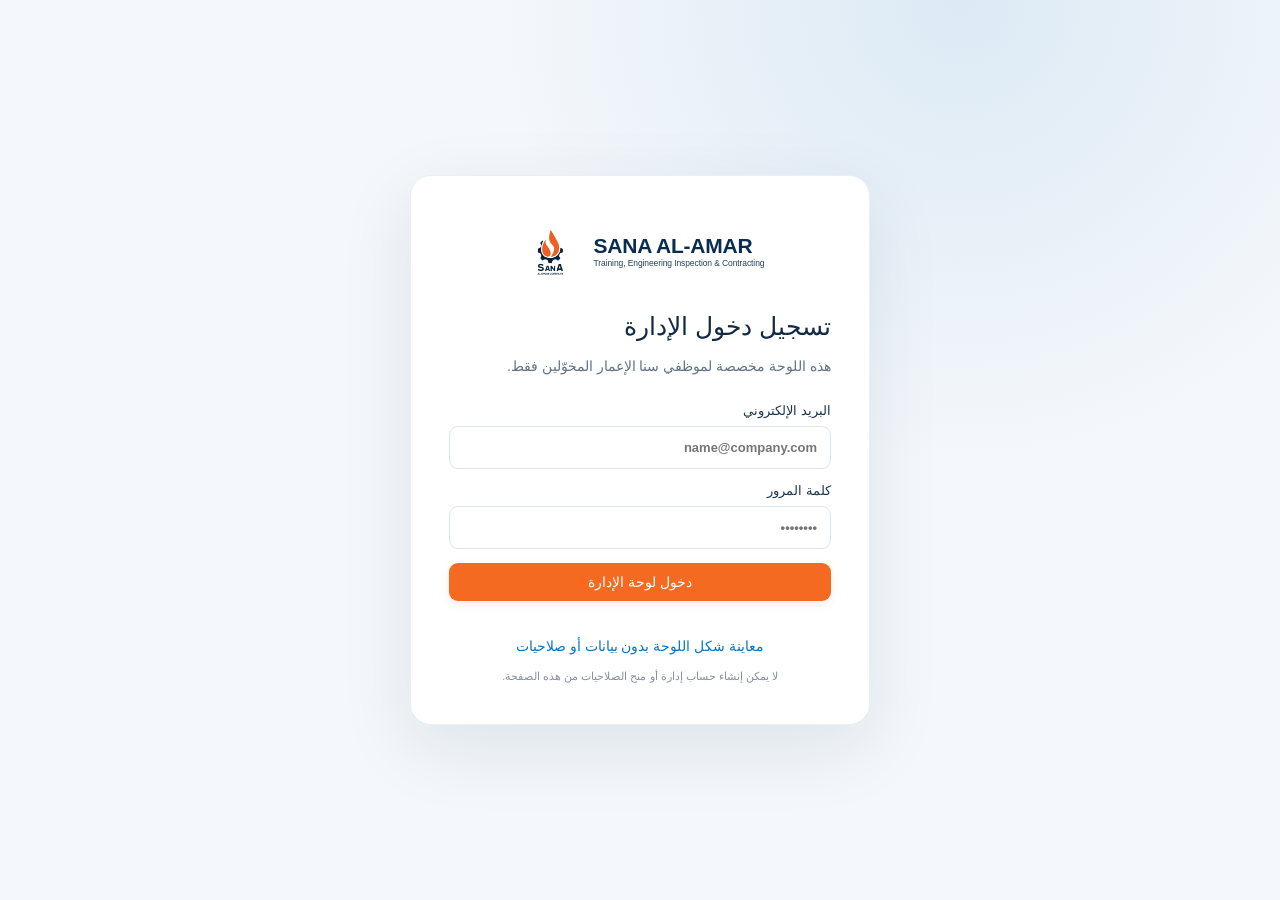
==== commit 7e26a3f3: "Load official SANA logo layout styling" ====
--- a/admin/index.html
+++ b/admin/index.html
@@ -8,6 +8,7 @@
   <link rel="icon" href="../assets/sana-logo.png" type="image/png">
   <title>SANA AL-AMAR | لوحة الإدارة</title>
   <link rel="stylesheet" href="./style.css?v=20261025-archive-1">
+  <link rel="stylesheet" href="./brand.css?v=1">
 </head>
 <body>
   <svg xmlns="http://www.w3.org/2000/svg" class="icon-sprite" aria-hidden="true">
--- a/admin/brand.css
+++ b/admin/brand.css
@@ -0,0 +1 @@
+.brand-logo{width:47px;height:49px;object-fit:contain;display:block;flex:none}.brand-large .brand-logo{width:69px;height:73px}@media(max-width:540px){.topbar .brand-logo{width:39px;height:42px}}
